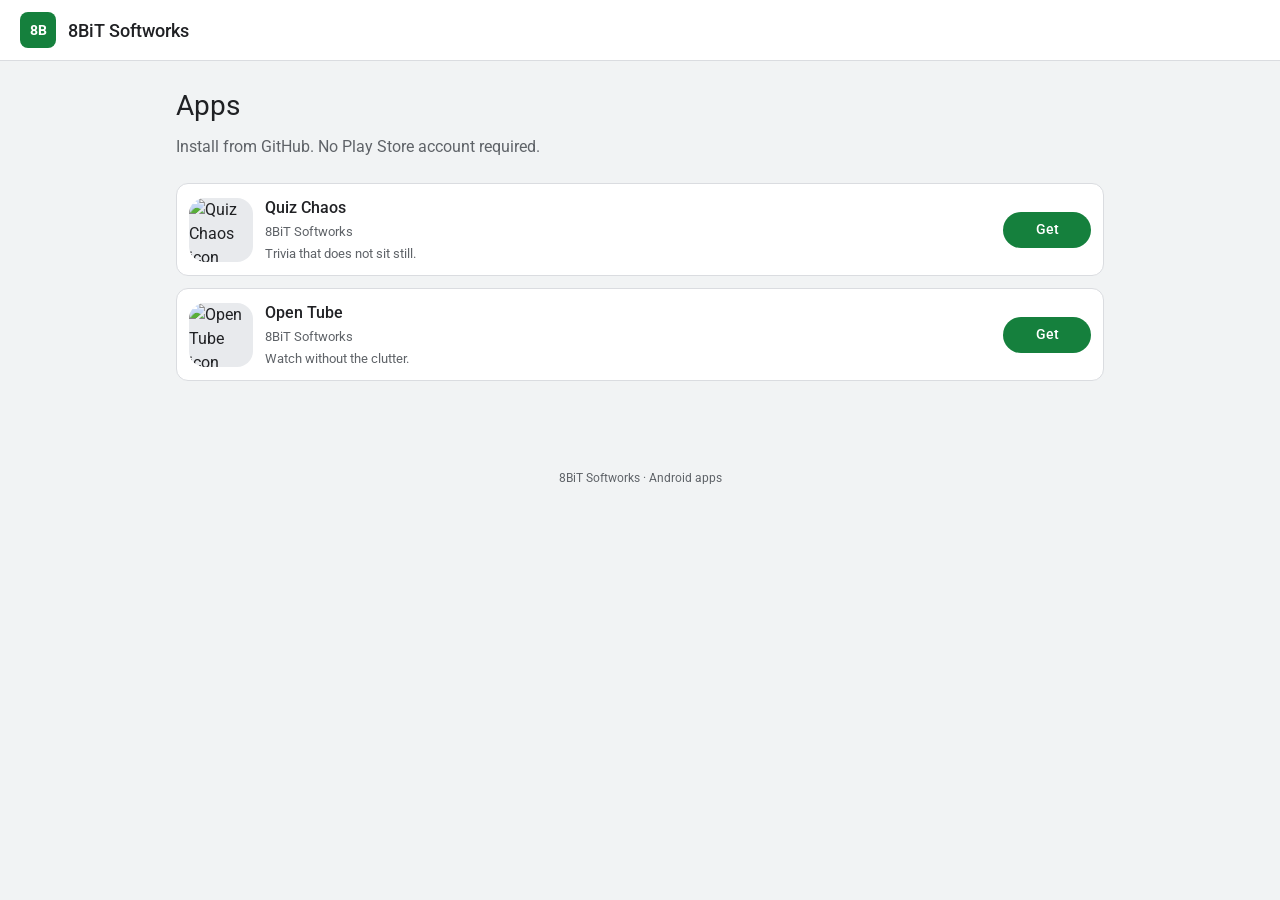
==== index.html @ 767db8bb "feat: add Play-style 8BiT Softworks catalog Static GitHub Pages store for Quiz Chaos and Open Tube w" ====
<!DOCTYPE html>
<html lang="en">
  <head>
    <meta charset="utf-8">
    <meta name="viewport" content="width=device-width, initial-scale=1">
    <title>8BiT Softworks</title>
    <meta name="description" content="Android apps by 8BiT Softworks. Download Quiz Chaos and Open Tube.">
    <link rel="stylesheet" href="css/store.css">
  </head>
  <body>
    <header class="site-header">
      <div class="logo" aria-hidden="true">8B</div>
      <p class="brand">8BiT Softworks</p>
    </header>
    <main class="wrap">
      <section class="hero">
        <h2>Apps</h2>
        <p>Install from GitHub. No Play Store account required.</p>
      </section>
      <div id="catalog"></div>
    </main>
    <footer class="footer">8BiT Softworks · Android apps</footer>
    <script type="module">
      import { mountCatalog } from './js/store.js';
      mountCatalog(document.getElementById('catalog'));
    </script>
  </body>
</html>
---- css/store.css ----
@import url('https://fonts.googleapis.com/css2?family=Roboto:ital,wght@0,300;0,400;0,500;0,700;1,400&display=swap');

:root {
  --color-primary: #15803d;
  --color-on-primary: #ffffff;
  --color-secondary: #22c55e;
  --color-accent: #0369a1;
  --color-background: #f1f3f4;
  --color-surface: #ffffff;
  --color-foreground: #202124;
  --color-muted: #e8eaed;
  --color-muted-text: #5f6368;
  --color-border: #dadce0;
  --color-destructive: #dc2626;
  --color-ring: #15803d;
  --radius: 12px;
  --font: 'Roboto', system-ui, sans-serif;
}

* {
  box-sizing: border-box;
}

html,
body {
  margin: 0;
  padding: 0;
  background: var(--color-background);
  color: var(--color-foreground);
  font-family: var(--font);
  line-height: 1.5;
}

a {
  color: inherit;
  text-decoration: none;
}

a:focus-visible,
button:focus-visible,
input:focus-visible,
textarea:focus-visible {
  outline: 2px solid var(--color-ring);
  outline-offset: 2px;
}

.site-header {
  background: var(--color-surface);
  border-bottom: 1px solid var(--color-border);
  padding: 12px 20px;
  display: flex;
  align-items: center;
  gap: 12px;
}

.logo {
  width: 36px;
  height: 36px;
  border-radius: 8px;
  background: var(--color-primary);
  color: var(--color-on-primary);
  display: grid;
  place-items: center;
  font-weight: 700;
  font-size: 14px;
}

.site-header h1,
.site-header .brand {
  font-size: 18px;
  font-weight: 500;
  margin: 0;
}

.wrap {
  max-width: 960px;
  margin: 0 auto;
  padding: 24px 16px 64px;
}

.hero {
  margin-bottom: 24px;
}

.hero h2 {
  margin: 0 0 8px;
  font-size: 28px;
  font-weight: 400;
}

.hero p {
  margin: 0;
  color: var(--color-muted-text);
}

.catalog {
  list-style: none;
  margin: 0;
  padding: 0;
  display: grid;
  gap: 12px;
}

.card {
  background: var(--color-surface);
  border: 1px solid var(--color-border);
  border-radius: var(--radius);
  display: flex;
  align-items: center;
  gap: 12px;
  padding: 12px;
}

.card-link {
  display: flex;
  align-items: center;
  gap: 12px;
  flex: 1;
  min-width: 0;
  cursor: pointer;
}

.icon {
  width: 64px;
  height: 64px;
  border-radius: 16px;
  object-fit: cover;
  background: var(--color-muted);
  flex-shrink: 0;
}

.card-body h2 {
  margin: 0;
  font-size: 16px;
  font-weight: 500;
}

.developer,
.blurb,
.meta {
  margin: 2px 0 0;
  color: var(--color-muted-text);
  font-size: 13px;
}

.blurb {
  white-space: nowrap;
  overflow: hidden;
  text-overflow: ellipsis;
}

.btn {
  display: inline-flex;
  align-items: center;
  justify-content: center;
  min-width: 88px;
  height: 36px;
  padding: 0 16px;
  border: 0;
  border-radius: 18px;
  background: var(--color-primary);
  color: var(--color-on-primary);
  font-family: inherit;
  font-size: 14px;
  font-weight: 500;
  cursor: pointer;
  transition: transform 150ms ease, background 150ms ease;
}

.btn:hover {
  background: #166534;
}

.btn:active {
  transform: scale(0.97);
}

.btn:disabled,
.btn[aria-disabled='true'] {
  background: var(--color-muted);
  color: var(--color-muted-text);
  cursor: not-allowed;
  transform: none;
}

.app-hero {
  background: var(--color-surface);
  border: 1px solid var(--color-border);
  border-radius: var(--radius);
  padding: 20px;
  display: grid;
  grid-template-columns: 80px 1fr auto;
  gap: 16px;
  align-items: center;
}

.app-hero .icon {
  width: 80px;
  height: 80px;
  border-radius: 20px;
}

.app-hero h1 {
  margin: 0;
  font-size: 24px;
  font-weight: 400;
}

.screenshots {
  display: flex;
  gap: 12px;
  overflow-x: auto;
  margin: 20px 0;
  padding-bottom: 8px;
}

.screenshots img {
  height: 220px;
  border-radius: 12px;
  border: 1px solid var(--color-border);
  background: var(--color-surface);
}

.description,
.sideload {
  background: var(--color-surface);
  border: 1px solid var(--color-border);
  border-radius: var(--radius);
  padding: 16px 20px;
  margin-top: 12px;
}

.sideload h2 {
  margin: 0 0 8px;
  font-size: 16px;
}

.sideload ol {
  margin: 0;
  padding-left: 20px;
}

.empty {
  background: var(--color-surface);
  border: 1px solid var(--color-border);
  border-radius: var(--radius);
  padding: 24px;
}

.gate,
.editor {
  background: var(--color-surface);
  border: 1px solid var(--color-border);
  border-radius: var(--radius);
  padding: 20px;
  max-width: 720px;
}

label {
  display: block;
  font-size: 13px;
  font-weight: 500;
  margin: 12px 0 4px;
}

input,
textarea {
  width: 100%;
  border: 1px solid var(--color-border);
  border-radius: 8px;
  padding: 10px 12px;
  font-family: inherit;
  font-size: 14px;
  background: var(--color-surface);
  color: var(--color-foreground);
}

.app-fields {
  border: 1px solid var(--color-border);
  border-radius: var(--radius);
  padding: 12px 16px 16px;
  margin: 16px 0;
}

.status {
  margin-top: 12px;
  color: var(--color-muted-text);
}

.status.error {
  color: var(--color-destructive);
}

.hidden {
  display: none;
}

.footer {
  color: var(--color-muted-text);
  font-size: 12px;
  padding: 24px 16px;
  text-align: center;
}

@media (max-width: 640px) {
  .app-hero {
    grid-template-columns: 64px 1fr;
  }

  .app-hero .btn {
    grid-column: 1 / -1;
  }
}

@media (prefers-reduced-motion: reduce) {
  .btn {
    transition: none;
  }

  .btn:active {
    transform: none;
  }
}
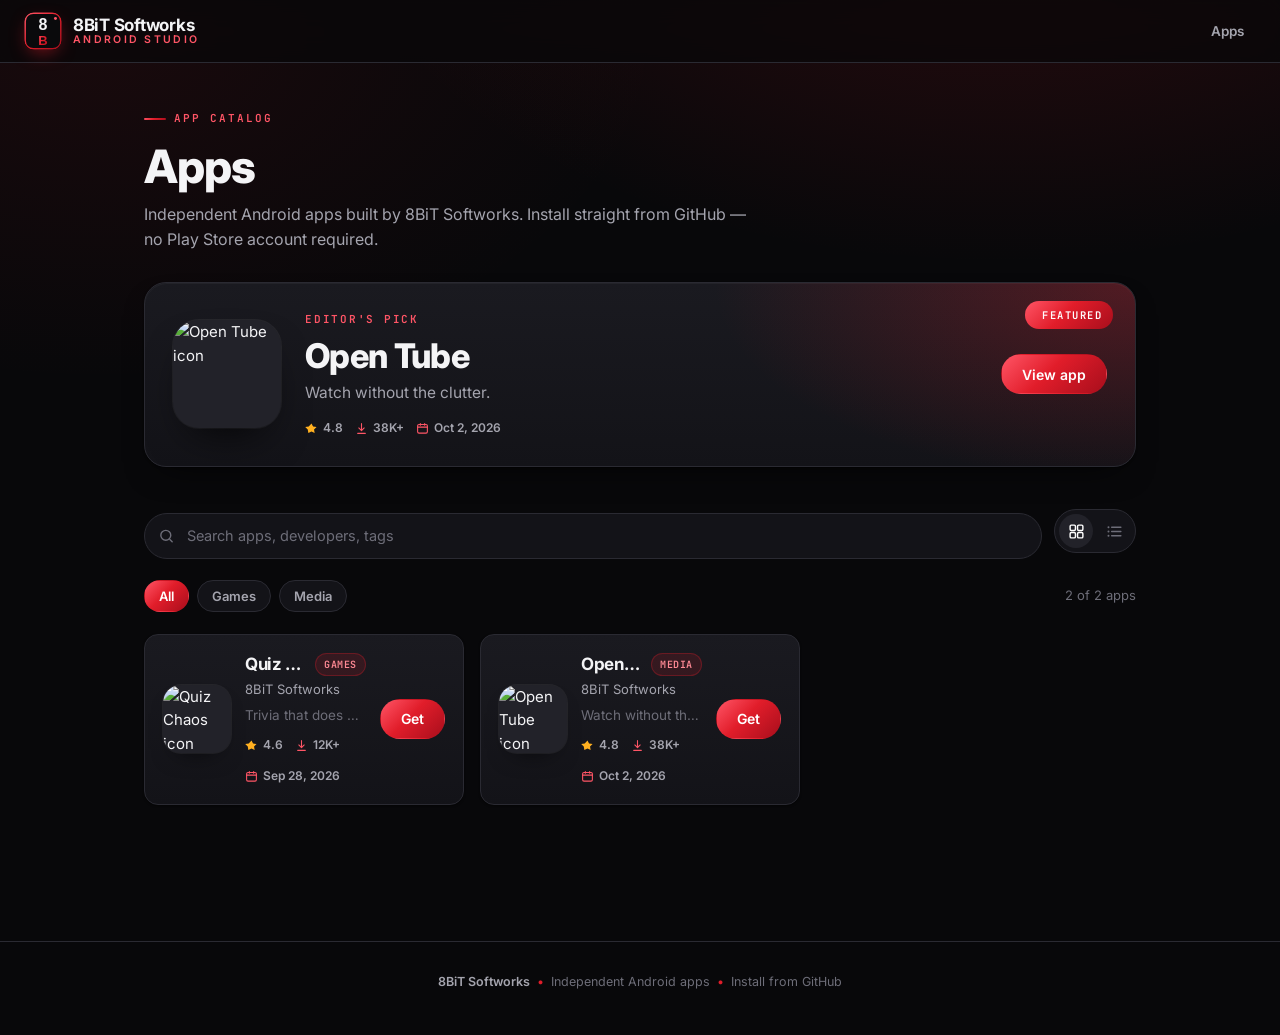
==== commit 1a9f998f: "feat: red/black redesign, features and AI handoff note - New dark black + red design system in css/s" ====
--- a/index.html
+++ b/index.html
@@ -3,26 +3,54 @@
   <head>
     <meta charset="utf-8">
     <meta name="viewport" content="width=device-width, initial-scale=1">
-    <title>8BiT Softworks</title>
-    <meta name="description" content="Android apps by 8BiT Softworks. Download Quiz Chaos and Open Tube.">
+    <title>8BiT Softworks — Android apps</title>
+    <meta name="description" content="Android apps by 8BiT Softworks. Download Quiz Chaos and Open Tube straight from GitHub. No Play Store account required.">
+    <meta name="theme-color" content="#08080a">
+    <meta property="og:title" content="8BiT Softworks — Android apps">
+    <meta property="og:description" content="Download Quiz Chaos and Open Tube from GitHub. No Play Store account required.">
+    <meta property="og:type" content="website">
+    <link rel="icon" type="image/svg+xml" href="favicon.svg">
     <link rel="stylesheet" href="css/store.css">
   </head>
   <body>
     <header class="site-header">
-      <div class="logo" aria-hidden="true">8B</div>
-      <p class="brand">8BiT Softworks</p>
+      <a class="brand-lockup" href="./" aria-label="8BiT Softworks home">
+        <svg class="brand-mark" viewBox="0 0 64 64" role="img" aria-hidden="true">
+          <defs>
+            <linearGradient id="brand" x1="0" y1="0" x2="1" y2="1">
+              <stop offset="0" stop-color="#ff5566"/>
+              <stop offset="0.5" stop-color="#e11d2a"/>
+              <stop offset="1" stop-color="#a80e1c"/>
+            </linearGradient>
+          </defs>
+          <rect width="64" height="64" rx="15" fill="#0a0a0c"/>
+          <rect x="2" y="2" width="60" height="60" rx="13.5" fill="none" stroke="url(#brand)" stroke-width="2.5"/>
+          <text x="32" y="31" font-family="Arial, sans-serif" font-size="27" font-weight="800" fill="#f4f4f6" text-anchor="middle">8</text>
+          <text x="32" y="55" font-family="Arial, sans-serif" font-size="22" font-weight="800" fill="url(#brand)" text-anchor="middle">B</text>
+          <circle cx="53" cy="11" r="2.5" fill="#ff5566"/>
+        </svg>
+        <span class="brand-text">
+          <span class="brand">8BiT Softworks</span>
+          <span class="brand-sub">Android studio</span>
+        </span>
+      </a>
+      <span class="header-spacer"></span>
+      <a class="header-link" href="#apps">Apps</a>
     </header>
     <main class="wrap">
-      <section class="hero">
-        <h2>Apps</h2>
-        <p>Install from GitHub. No Play Store account required.</p>
+      <section class="page-intro">
+        <p class="eyebrow">App catalog</p>
+        <h1 class="page-title">Apps</h1>
+        <p class="page-sub">Independent Android apps built by 8BiT Softworks. Install straight from GitHub — no Play Store account required.</p>
       </section>
-      <div id="catalog"></div>
+      <div id="apps" data-store></div>
     </main>
-    <footer class="footer">8BiT Softworks · Android apps</footer>
+    <footer class="footer">
+      <strong>8BiT Softworks</strong><span class="dot">•</span>Independent Android apps<span class="dot">•</span>Install from GitHub
+    </footer>
     <script type="module">
       import { mountCatalog } from './js/store.js';
-      mountCatalog(document.getElementById('catalog'));
+      mountCatalog(document.querySelector('[data-store]'));
     </script>
   </body>
 </html>
--- a/css/store.css
+++ b/css/store.css
@@ -1,34 +1,78 @@
-@import url('https://fonts.googleapis.com/css2?family=Roboto:ital,wght@0,300;0,400;0,500;0,700;1,400&display=swap');
+@import url('https://fonts.googleapis.com/css2?family=Inter:wght@400;500;600;700;800&family=JetBrains+Mono:wght@500;600&display=swap');
+
+/* ============================================================
+   8BiT Softworks — design system
+   Theme: dark black surfaces with red accents
+   ============================================================ */
 
 :root {
-  --color-primary: #15803d;
-  --color-on-primary: #ffffff;
-  --color-secondary: #22c55e;
-  --color-accent: #0369a1;
-  --color-background: #f1f3f4;
-  --color-surface: #ffffff;
-  --color-foreground: #202124;
-  --color-muted: #e8eaed;
-  --color-muted-text: #5f6368;
-  --color-border: #dadce0;
-  --color-destructive: #dc2626;
-  --color-ring: #15803d;
-  --radius: 12px;
-  --font: 'Roboto', system-ui, sans-serif;
-}
-
-* {
+  --red-300: #ff8a95;
+  --red-400: #ff5566;
+  --red-500: #e11d2a;
+  --red-600: #c01020;
+  --red-700: #8f0a17;
+
+  --bg: #08080a;
+  --bg-soft: #0d0d11;
+  --surface: #131318;
+  --surface-2: #1a1a20;
+  --surface-3: #222229;
+  --border: #2a2a32;
+  --border-2: #3b3b46;
+
+  --text: #f4f4f6;
+  --text-muted: #a4a4ae;
+  --text-dim: #6d6d78;
+
+  --success: #34d399;
+  --danger: #ff5566;
+  --star: #ffb020;
+
+  --radius-sm: 10px;
+  --radius: 14px;
+  --radius-lg: 22px;
+
+  --shadow-sm: 0 1px 2px rgba(0, 0, 0, 0.5);
+  --shadow: 0 1px 2px rgba(0, 0, 0, 0.55), 0 14px 34px -18px rgba(0, 0, 0, 0.9);
+  --shadow-red: 0 18px 50px -22px rgba(225, 29, 42, 0.75);
+  --ring: 0 0 0 3px rgba(225, 29, 42, 0.35);
+
+  --font: 'Inter', system-ui, -apple-system, 'Segoe UI', sans-serif;
+  --mono: 'JetBrains Mono', ui-monospace, 'SFMono-Regular', monospace;
+
+  --grad-red: linear-gradient(135deg, #ff5566 0%, #e11d2a 45%, #a80e1c 100%);
+}
+
+*,
+*::before,
+*::after {
   box-sizing: border-box;
 }
 
-html,
+html {
+  scroll-behavior: smooth;
+  -webkit-text-size-adjust: 100%;
+}
+
 body {
   margin: 0;
-  padding: 0;
-  background: var(--color-background);
-  color: var(--color-foreground);
+  min-height: 100vh;
+  background:
+    radial-gradient(1100px 620px at 78% -12%, rgba(225, 29, 42, 0.16), transparent 60%),
+    radial-gradient(900px 560px at 8% 4%, rgba(225, 29, 42, 0.08), transparent 62%),
+    var(--bg);
+  background-attachment: fixed;
+  color: var(--text);
   font-family: var(--font);
-  line-height: 1.5;
+  font-size: 15px;
+  line-height: 1.55;
+  -webkit-font-smoothing: antialiased;
+  text-rendering: optimizeLegibility;
+}
+
+::selection {
+  background: rgba(225, 29, 42, 0.4);
+  color: #fff;
 }
 
 a {
@@ -36,288 +80,1167 @@
   text-decoration: none;
 }
 
-a:focus-visible,
-button:focus-visible,
-input:focus-visible,
-textarea:focus-visible {
-  outline: 2px solid var(--color-ring);
-  outline-offset: 2px;
-}
+img {
+  display: block;
+  max-width: 100%;
+}
+
+h1,
+h2,
+h3 {
+  letter-spacing: -0.02em;
+  line-height: 1.15;
+}
+
+:focus-visible {
+  outline: none;
+  box-shadow: var(--ring);
+  border-radius: 8px;
+}
+
+::-webkit-scrollbar {
+  width: 11px;
+  height: 11px;
+}
+
+::-webkit-scrollbar-track {
+  background: var(--bg-soft);
+}
+
+::-webkit-scrollbar-thumb {
+  background: var(--surface-3);
+  border: 3px solid var(--bg-soft);
+  border-radius: 20px;
+}
+
+::-webkit-scrollbar-thumb:hover {
+  background: var(--border-2);
+}
+
+/* ---------------------------------------------------------- header */
 
 .site-header {
-  background: var(--color-surface);
-  border-bottom: 1px solid var(--color-border);
-  padding: 12px 20px;
-  display: flex;
-  align-items: center;
+  position: sticky;
+  top: 0;
+  z-index: 40;
+  display: flex;
+  align-items: center;
+  gap: 14px;
+  padding: 12px 24px;
+  background: rgba(8, 8, 10, 0.78);
+  backdrop-filter: saturate(160%) blur(14px);
+  -webkit-backdrop-filter: saturate(160%) blur(14px);
+  border-bottom: 1px solid var(--border);
+}
+
+.brand-lockup {
+  display: inline-flex;
+  align-items: center;
+  gap: 11px;
+  min-width: 0;
+}
+
+.brand-mark {
+  width: 38px;
+  height: 38px;
+  flex-shrink: 0;
+  border-radius: 11px;
+  box-shadow: 0 6px 20px -8px rgba(225, 29, 42, 0.85);
+  transition: transform 200ms ease;
+}
+
+.brand-lockup:hover .brand-mark {
+  transform: translateY(-1px) rotate(-2deg);
+}
+
+.brand-text {
+  display: flex;
+  flex-direction: column;
+  line-height: 1.05;
+}
+
+.brand {
+  font-size: 17px;
+  font-weight: 700;
+  letter-spacing: -0.015em;
+  color: var(--text);
+}
+
+.brand-sub {
+  font-size: 10.5px;
+  font-weight: 600;
+  letter-spacing: 0.22em;
+  text-transform: uppercase;
+  color: var(--red-400);
+}
+
+.header-spacer {
+  flex: 1;
+}
+
+.header-link {
+  font-size: 13.5px;
+  font-weight: 600;
+  color: var(--text-muted);
+  padding: 8px 12px;
+  border-radius: 999px;
+  transition: color 150ms ease, background 150ms ease;
+}
+
+.header-link:hover {
+  color: var(--text);
+  background: var(--surface-2);
+}
+
+/* ---------------------------------------------------------- layout */
+
+.wrap {
+  max-width: 1040px;
+  margin: 0 auto;
+  padding: 40px 24px 96px;
+}
+
+.page-intro {
+  margin-bottom: 30px;
+}
+
+.eyebrow {
+  display: inline-flex;
+  align-items: center;
+  gap: 8px;
+  font-family: var(--mono);
+  font-size: 11px;
+  font-weight: 600;
+  letter-spacing: 0.18em;
+  text-transform: uppercase;
+  color: var(--red-400);
+  margin: 0 0 12px;
+}
+
+.eyebrow::before {
+  content: '';
+  width: 22px;
+  height: 2px;
+  border-radius: 2px;
+  background: var(--grad-red);
+}
+
+.page-title {
+  margin: 0 0 10px;
+  font-size: clamp(30px, 5vw, 46px);
+  font-weight: 800;
+  color: var(--text);
+}
+
+.page-sub {
+  margin: 0;
+  max-width: 62ch;
+  color: var(--text-muted);
+  font-size: 16px;
+}
+
+.footer {
+  margin-top: 40px;
+  padding: 30px 24px 44px;
+  text-align: center;
+  color: var(--text-dim);
+  font-size: 12.5px;
+  border-top: 1px solid var(--border);
+}
+
+.footer strong {
+  color: var(--text-muted);
+  font-weight: 600;
+}
+
+.footer .dot {
+  color: var(--red-500);
+  margin: 0 7px;
+}
+
+/* ---------------------------------------------------------- featured hero */
+
+.featured {
+  position: relative;
+  overflow: hidden;
+  display: grid;
+  grid-template-columns: auto 1fr auto;
+  align-items: center;
+  gap: 24px;
+  padding: 28px;
+  margin-bottom: 32px;
+  border: 1px solid var(--border);
+  border-radius: var(--radius-lg);
+  background:
+    radial-gradient(680px 320px at 100% 0%, rgba(225, 29, 42, 0.28), transparent 62%),
+    linear-gradient(180deg, var(--surface-2), var(--surface));
+  box-shadow: var(--shadow);
+}
+
+.featured::after {
+  content: '';
+  position: absolute;
+  inset: 0;
+  pointer-events: none;
+  border-radius: inherit;
+  box-shadow: inset 0 1px 0 rgba(255, 255, 255, 0.04);
+}
+
+.featured-badge {
+  position: absolute;
+  top: 18px;
+  right: 22px;
+  display: inline-flex;
+  align-items: center;
+  gap: 6px;
+  font-family: var(--mono);
+  font-size: 10.5px;
+  font-weight: 600;
+  letter-spacing: 0.14em;
+  text-transform: uppercase;
+  color: #fff;
+  background: var(--grad-red);
+  padding: 6px 11px;
+  border-radius: 999px;
+  box-shadow: var(--shadow-red);
+}
+
+.featured .icon {
+  width: 108px;
+  height: 108px;
+  border-radius: 26px;
+  box-shadow: 0 20px 44px -20px rgba(0, 0, 0, 0.95), 0 0 0 1px rgba(255, 255, 255, 0.06);
+}
+
+.featured-body {
+  min-width: 0;
+}
+
+.featured-kicker {
+  font-family: var(--mono);
+  font-size: 11px;
+  font-weight: 600;
+  letter-spacing: 0.16em;
+  text-transform: uppercase;
+  color: var(--red-400);
+  margin: 0 0 8px;
+}
+
+.featured h2 {
+  margin: 0 0 6px;
+  font-size: clamp(24px, 3.4vw, 34px);
+  font-weight: 800;
+}
+
+.featured p.blurb {
+  margin: 0 0 14px;
+  color: var(--text-muted);
+  font-size: 15.5px;
+  max-width: 48ch;
+}
+
+.featured-actions {
+  display: flex;
   gap: 12px;
-}
-
-.logo {
-  width: 36px;
-  height: 36px;
-  border-radius: 8px;
-  background: var(--color-primary);
-  color: var(--color-on-primary);
-  display: grid;
+  flex-wrap: wrap;
+  align-items: center;
+}
+
+/* ---------------------------------------------------------- toolbar */
+
+.toolbar {
+  display: flex;
+  flex-direction: column;
+  gap: 16px;
+  margin-bottom: 22px;
+}
+
+.toolbar-row {
+  display: flex;
+  align-items: center;
+  gap: 12px;
+  flex-wrap: wrap;
+}
+
+.search {
+  position: relative;
+  flex: 1;
+  min-width: 240px;
+}
+
+.search svg {
+  position: absolute;
+  left: 14px;
+  top: 50%;
+  transform: translateY(-50%);
+  width: 17px;
+  height: 17px;
+  color: var(--text-dim);
+  pointer-events: none;
+}
+
+.search input {
+  width: 100%;
+  height: 46px;
+  padding: 0 14px 0 42px;
+  border-radius: 999px;
+  border: 1px solid var(--border);
+  background: var(--surface);
+  color: var(--text);
+  font-family: inherit;
+  font-size: 14.5px;
+  transition: border-color 150ms ease, background 150ms ease;
+}
+
+.search input::placeholder {
+  color: var(--text-dim);
+}
+
+.search input:hover {
+  border-color: var(--border-2);
+}
+
+.search input:focus {
+  border-color: var(--red-500);
+  background: var(--surface-2);
+}
+
+.chips {
+  display: flex;
+  align-items: center;
+  gap: 8px;
+  flex-wrap: wrap;
+}
+
+.chip {
+  display: inline-flex;
+  align-items: center;
+  height: 32px;
+  padding: 0 14px;
+  border-radius: 999px;
+  border: 1px solid var(--border);
+  background: var(--surface);
+  color: var(--text-muted);
+  font-family: inherit;
+  font-size: 13px;
+  font-weight: 600;
+  cursor: pointer;
+  transition: all 150ms ease;
+}
+
+.chip:hover {
+  color: var(--text);
+  border-color: var(--border-2);
+  background: var(--surface-2);
+}
+
+.chip[aria-pressed='true'] {
+  color: #fff;
+  background: var(--grad-red);
+  border-color: transparent;
+  box-shadow: var(--shadow-red);
+}
+
+.view-toggle {
+  display: inline-flex;
+  padding: 4px;
+  gap: 4px;
+  border: 1px solid var(--border);
+  border-radius: 999px;
+  background: var(--surface);
+}
+
+.view-toggle button {
+  display: inline-grid;
   place-items: center;
-  font-weight: 700;
-  font-size: 14px;
-}
-
-.site-header h1,
-.site-header .brand {
-  font-size: 18px;
-  font-weight: 500;
-  margin: 0;
-}
-
-.wrap {
-  max-width: 960px;
-  margin: 0 auto;
-  padding: 24px 16px 64px;
-}
-
-.hero {
-  margin-bottom: 24px;
-}
-
-.hero h2 {
-  margin: 0 0 8px;
-  font-size: 28px;
-  font-weight: 400;
-}
-
-.hero p {
-  margin: 0;
-  color: var(--color-muted-text);
-}
+  width: 34px;
+  height: 34px;
+  border: 0;
+  border-radius: 999px;
+  background: transparent;
+  color: var(--text-dim);
+  cursor: pointer;
+  transition: all 150ms ease;
+}
+
+.view-toggle button:hover {
+  color: var(--text);
+}
+
+.view-toggle button[aria-pressed='true'] {
+  color: #fff;
+  background: var(--surface-3);
+}
+
+.view-toggle svg {
+  width: 17px;
+  height: 17px;
+}
+
+.result-count {
+  font-size: 13px;
+  color: var(--text-dim);
+  margin: 0 0 2px;
+}
+
+/* ---------------------------------------------------------- catalog */
 
 .catalog {
   list-style: none;
   margin: 0;
   padding: 0;
   display: grid;
-  gap: 12px;
+  grid-template-columns: repeat(auto-fill, minmax(320px, 1fr));
+  gap: 16px;
 }
 
 .card {
-  background: var(--color-surface);
-  border: 1px solid var(--color-border);
+  position: relative;
+  display: flex;
+  align-items: center;
+  gap: 14px;
+  padding: 18px;
+  border: 1px solid var(--border);
   border-radius: var(--radius);
-  display: flex;
-  align-items: center;
-  gap: 12px;
-  padding: 12px;
+  background: linear-gradient(180deg, var(--surface-2), var(--surface));
+  box-shadow: var(--shadow-sm);
+  transition: transform 180ms ease, border-color 180ms ease, box-shadow 180ms ease;
+}
+
+.card:hover {
+  transform: translateY(-3px);
+  border-color: rgba(225, 29, 42, 0.55);
+  box-shadow: var(--shadow), var(--shadow-red);
 }
 
 .card-link {
   display: flex;
   align-items: center;
-  gap: 12px;
+  gap: 14px;
   flex: 1;
   min-width: 0;
-  cursor: pointer;
 }
 
 .icon {
-  width: 64px;
-  height: 64px;
-  border-radius: 16px;
+  width: 68px;
+  height: 68px;
+  border-radius: 18px;
   object-fit: cover;
-  background: var(--color-muted);
   flex-shrink: 0;
+  background: var(--surface-3);
+  box-shadow: 0 0 0 1px rgba(255, 255, 255, 0.06), 0 12px 26px -16px rgba(0, 0, 0, 0.9);
+}
+
+.card-body {
+  min-width: 0;
+  flex: 1;
+}
+
+.card-top {
+  display: flex;
+  align-items: center;
+  gap: 8px;
+  min-width: 0;
 }
 
 .card-body h2 {
   margin: 0;
-  font-size: 16px;
-  font-weight: 500;
-}
-
-.developer,
-.blurb,
-.meta {
-  margin: 2px 0 0;
-  color: var(--color-muted-text);
-  font-size: 13px;
-}
-
-.blurb {
+  font-size: 17px;
+  font-weight: 700;
   white-space: nowrap;
   overflow: hidden;
   text-overflow: ellipsis;
 }
 
+.tag {
+  flex-shrink: 0;
+  font-family: var(--mono);
+  font-size: 10px;
+  font-weight: 600;
+  letter-spacing: 0.06em;
+  text-transform: uppercase;
+  color: var(--red-300);
+  background: rgba(225, 29, 42, 0.14);
+  border: 1px solid rgba(225, 29, 42, 0.3);
+  padding: 3px 8px;
+  border-radius: 999px;
+}
+
+.developer {
+  margin: 3px 0 0;
+  color: var(--text-muted);
+  font-size: 13px;
+}
+
+.blurb {
+  margin: 6px 0 0;
+  color: var(--text-dim);
+  font-size: 13.5px;
+  white-space: nowrap;
+  overflow: hidden;
+  text-overflow: ellipsis;
+}
+
+.stats {
+  display: flex;
+  align-items: center;
+  gap: 12px;
+  margin-top: 10px;
+  flex-wrap: wrap;
+}
+
+.stat {
+  display: inline-flex;
+  align-items: center;
+  gap: 5px;
+  font-size: 12px;
+  font-weight: 600;
+  color: var(--text-muted);
+}
+
+.stat svg {
+  width: 13px;
+  height: 13px;
+  color: var(--red-400);
+}
+
+.stat.rating svg {
+  color: var(--star);
+}
+
+/* list view */
+
+.catalog.is-list {
+  grid-template-columns: 1fr;
+}
+
+.catalog.is-list .card:hover {
+  transform: translateX(3px);
+}
+
+/* ---------------------------------------------------------- buttons */
+
 .btn {
   display: inline-flex;
   align-items: center;
   justify-content: center;
-  min-width: 88px;
-  height: 36px;
-  padding: 0 16px;
-  border: 0;
-  border-radius: 18px;
-  background: var(--color-primary);
-  color: var(--color-on-primary);
+  gap: 8px;
+  min-height: 40px;
+  padding: 0 20px;
+  border: 1px solid transparent;
+  border-radius: 999px;
+  background: var(--grad-red);
+  color: #fff;
   font-family: inherit;
   font-size: 14px;
-  font-weight: 500;
+  font-weight: 600;
   cursor: pointer;
-  transition: transform 150ms ease, background 150ms ease;
+  white-space: nowrap;
+  box-shadow: var(--shadow-red);
+  transition: transform 150ms ease, filter 150ms ease, box-shadow 150ms ease;
 }
 
 .btn:hover {
-  background: #166534;
+  filter: brightness(1.08);
+  transform: translateY(-1px);
 }
 
 .btn:active {
-  transform: scale(0.97);
+  transform: translateY(0) scale(0.98);
+}
+
+.btn.ghost {
+  background: var(--surface-2);
+  color: var(--text);
+  border-color: var(--border);
+  box-shadow: none;
+}
+
+.btn.ghost:hover {
+  border-color: var(--border-2);
+  background: var(--surface-3);
+  filter: none;
+}
+
+.btn.sm {
+  min-height: 34px;
+  padding: 0 16px;
+  font-size: 13px;
 }
 
 .btn:disabled,
 .btn[aria-disabled='true'] {
-  background: var(--color-muted);
-  color: var(--color-muted-text);
+  background: var(--surface-3);
+  color: var(--text-dim);
   cursor: not-allowed;
+  box-shadow: none;
   transform: none;
-}
+  filter: none;
+  border-color: var(--border);
+}
+
+.btn svg {
+  width: 16px;
+  height: 16px;
+}
+
+/* ---------------------------------------------------------- app page */
 
 .app-hero {
-  background: var(--color-surface);
-  border: 1px solid var(--color-border);
-  border-radius: var(--radius);
-  padding: 20px;
+  position: relative;
+  overflow: hidden;
   display: grid;
-  grid-template-columns: 80px 1fr auto;
-  gap: 16px;
-  align-items: center;
+  grid-template-columns: auto 1fr auto;
+  gap: 22px;
+  align-items: center;
+  padding: 28px;
+  border: 1px solid var(--border);
+  border-radius: var(--radius-lg);
+  background:
+    radial-gradient(620px 300px at 96% 4%, rgba(225, 29, 42, 0.22), transparent 62%),
+    linear-gradient(180deg, var(--surface-2), var(--surface));
+  box-shadow: var(--shadow);
 }
 
 .app-hero .icon {
-  width: 80px;
-  height: 80px;
-  border-radius: 20px;
+  width: 104px;
+  height: 104px;
+  border-radius: 26px;
 }
 
 .app-hero h1 {
   margin: 0;
-  font-size: 24px;
-  font-weight: 400;
+  font-size: clamp(26px, 4vw, 36px);
+  font-weight: 800;
+}
+
+.app-hero .developer {
+  font-size: 14px;
+  margin-top: 4px;
+}
+
+.app-tags {
+  display: flex;
+  gap: 8px;
+  flex-wrap: wrap;
+  margin-top: 12px;
+}
+
+.app-stats {
+  display: flex;
+  gap: 10px;
+  flex-wrap: wrap;
+  margin-top: 16px;
+}
+
+.pill {
+  display: inline-flex;
+  align-items: center;
+  gap: 7px;
+  padding: 7px 12px;
+  border-radius: 10px;
+  border: 1px solid var(--border);
+  background: var(--surface);
+  font-size: 12.5px;
+  font-weight: 600;
+  color: var(--text-muted);
+}
+
+.pill svg {
+  width: 14px;
+  height: 14px;
+  color: var(--red-400);
+}
+
+.pill.rating svg {
+  color: var(--star);
+}
+
+.pill strong {
+  color: var(--text);
+  font-weight: 700;
+}
+
+.section {
+  margin-top: 16px;
+  padding: 22px 24px;
+  border: 1px solid var(--border);
+  border-radius: var(--radius);
+  background: linear-gradient(180deg, var(--surface-2), var(--surface));
+  box-shadow: var(--shadow-sm);
+}
+
+.section h2 {
+  margin: 0 0 14px;
+  font-size: 17px;
+  font-weight: 700;
+  display: flex;
+  align-items: center;
+  gap: 10px;
+}
+
+.section h2::before {
+  content: '';
+  width: 4px;
+  height: 18px;
+  border-radius: 3px;
+  background: var(--grad-red);
+}
+
+.section p {
+  margin: 0;
+  color: var(--text-muted);
+  font-size: 15px;
 }
 
 .screenshots {
   display: flex;
-  gap: 12px;
+  gap: 14px;
   overflow-x: auto;
-  margin: 20px 0;
-  padding-bottom: 8px;
-}
-
-.screenshots img {
-  height: 220px;
-  border-radius: 12px;
-  border: 1px solid var(--color-border);
-  background: var(--color-surface);
-}
-
-.description,
-.sideload {
-  background: var(--color-surface);
-  border: 1px solid var(--color-border);
+  margin: 0 0 6px;
+  padding-bottom: 10px;
+  scroll-snap-type: x mandatory;
+}
+
+.screenshot {
+  flex: 0 0 auto;
+  border: 0;
+  padding: 0;
+  background: none;
+  cursor: zoom-in;
+  scroll-snap-align: start;
   border-radius: var(--radius);
-  padding: 16px 20px;
-  margin-top: 12px;
-}
-
-.sideload h2 {
-  margin: 0 0 8px;
-  font-size: 16px;
+  overflow: hidden;
+  line-height: 0;
+  box-shadow: 0 0 0 1px var(--border), 0 16px 32px -20px rgba(0, 0, 0, 0.9);
+  transition: transform 180ms ease, box-shadow 180ms ease;
+}
+
+.screenshot:hover {
+  transform: translateY(-3px);
+  box-shadow: 0 0 0 1px var(--red-500), 0 22px 40px -20px rgba(225, 29, 42, 0.6);
+}
+
+.screenshot img {
+  height: 260px;
+  width: auto;
+  object-fit: cover;
+}
+
+.gallery-note {
+  display: grid;
+  place-items: center;
+  gap: 6px;
+  padding: 40px 20px;
+  border: 1px dashed var(--border-2);
+  border-radius: var(--radius);
+  color: var(--text-dim);
+  font-size: 13.5px;
+  text-align: center;
+}
+
+.gallery-note strong {
+  color: var(--text-muted);
+  font-weight: 600;
 }
 
 .sideload ol {
   margin: 0;
-  padding-left: 20px;
-}
+  padding: 0;
+  list-style: none;
+  counter-reset: step;
+  display: grid;
+  gap: 12px;
+}
+
+.sideload li {
+  position: relative;
+  counter-increment: step;
+  padding-left: 44px;
+  color: var(--text-muted);
+  font-size: 14.5px;
+  min-height: 30px;
+  display: flex;
+  align-items: center;
+}
+
+.sideload li::before {
+  content: counter(step);
+  position: absolute;
+  left: 0;
+  top: 0;
+  width: 30px;
+  height: 30px;
+  display: grid;
+  place-items: center;
+  border-radius: 9px;
+  background: var(--surface-3);
+  border: 1px solid var(--border);
+  color: var(--red-400);
+  font-family: var(--mono);
+  font-size: 13px;
+  font-weight: 600;
+}
+
+/* ---------------------------------------------------------- lightbox */
+
+.lightbox {
+  position: fixed;
+  inset: 0;
+  z-index: 100;
+  display: grid;
+  place-items: center;
+  padding: 32px;
+  background: rgba(4, 4, 6, 0.9);
+  backdrop-filter: blur(10px);
+  -webkit-backdrop-filter: blur(10px);
+  opacity: 0;
+  visibility: hidden;
+  transition: opacity 200ms ease, visibility 200ms ease;
+}
+
+.lightbox.open {
+  opacity: 1;
+  visibility: visible;
+}
+
+.lightbox img {
+  max-width: min(92vw, 900px);
+  max-height: 84vh;
+  border-radius: var(--radius);
+  box-shadow: 0 30px 80px -20px rgba(0, 0, 0, 1), 0 0 0 1px var(--border);
+  transform: scale(0.96);
+  transition: transform 200ms ease;
+}
+
+.lightbox.open img {
+  transform: scale(1);
+}
+
+.lightbox-close {
+  position: absolute;
+  top: 22px;
+  right: 22px;
+  width: 44px;
+  height: 44px;
+  display: grid;
+  place-items: center;
+  border-radius: 999px;
+  border: 1px solid var(--border-2);
+  background: var(--surface-2);
+  color: var(--text);
+  cursor: pointer;
+  transition: background 150ms ease;
+}
+
+.lightbox-close:hover {
+  background: var(--red-500);
+}
+
+.lightbox-close svg {
+  width: 20px;
+  height: 20px;
+}
+
+/* ---------------------------------------------------------- states */
 
 .empty {
-  background: var(--color-surface);
-  border: 1px solid var(--color-border);
+  padding: 48px 24px;
+  text-align: center;
+  border: 1px dashed var(--border-2);
   border-radius: var(--radius);
-  padding: 24px;
-}
+  background: var(--surface);
+  color: var(--text-muted);
+}
+
+.empty strong {
+  display: block;
+  color: var(--text);
+  font-size: 16px;
+  margin-bottom: 6px;
+}
+
+.skeleton-card {
+  height: 106px;
+  border-radius: var(--radius);
+  background: linear-gradient(100deg, var(--surface) 30%, var(--surface-2) 50%, var(--surface) 70%);
+  background-size: 220% 100%;
+  animation: shimmer 1.4s ease-in-out infinite;
+  border: 1px solid var(--border);
+}
+
+@keyframes shimmer {
+  from {
+    background-position: 180% 0;
+  }
+  to {
+    background-position: -60% 0;
+  }
+}
+
+.status {
+  margin-top: 14px;
+  font-size: 13.5px;
+  color: var(--text-muted);
+}
+
+.status.error {
+  color: var(--danger);
+}
+
+.hidden {
+  display: none !important;
+}
+
+/* ---------------------------------------------------------- forms / admin */
 
 .gate,
 .editor {
-  background: var(--color-surface);
-  border: 1px solid var(--color-border);
-  border-radius: var(--radius);
-  padding: 20px;
-  max-width: 720px;
+  max-width: 760px;
+  padding: 26px;
+  border: 1px solid var(--border);
+  border-radius: var(--radius-lg);
+  background: linear-gradient(180deg, var(--surface-2), var(--surface));
+  box-shadow: var(--shadow);
+}
+
+.gate h2,
+.editor h2 {
+  margin: 0 0 6px;
+  font-size: 22px;
+  font-weight: 700;
+}
+
+.editor h2 {
+  display: flex;
+  align-items: center;
+  gap: 10px;
+}
+
+.editor h2::before {
+  content: '';
+  width: 4px;
+  height: 20px;
+  border-radius: 3px;
+  background: var(--grad-red);
+}
+
+.muted {
+  color: var(--text-muted);
+  font-size: 13.5px;
+}
+
+code {
+  font-family: var(--mono);
+  font-size: 0.86em;
+  color: var(--red-300);
+  background: rgba(225, 29, 42, 0.12);
+  border: 1px solid rgba(225, 29, 42, 0.24);
+  padding: 2px 6px;
+  border-radius: 6px;
 }
 
 label {
   display: block;
-  font-size: 13px;
-  font-weight: 500;
-  margin: 12px 0 4px;
+  font-size: 12.5px;
+  font-weight: 600;
+  letter-spacing: 0.01em;
+  margin: 14px 0 5px;
+  color: var(--text-muted);
 }
 
 input,
 textarea {
   width: 100%;
-  border: 1px solid var(--color-border);
-  border-radius: 8px;
-  padding: 10px 12px;
+  border: 1px solid var(--border);
+  border-radius: var(--radius-sm);
+  padding: 11px 13px;
   font-family: inherit;
   font-size: 14px;
-  background: var(--color-surface);
-  color: var(--color-foreground);
+  background: var(--bg-soft);
+  color: var(--text);
+  transition: border-color 150ms ease, background 150ms ease;
+}
+
+textarea {
+  resize: vertical;
+  min-height: 84px;
+}
+
+input:hover,
+textarea:hover {
+  border-color: var(--border-2);
+}
+
+input:focus,
+textarea:focus {
+  border-color: var(--red-500);
+  background: var(--surface);
 }
 
 .app-fields {
-  border: 1px solid var(--color-border);
+  border: 1px solid var(--border);
   border-radius: var(--radius);
-  padding: 12px 16px 16px;
-  margin: 16px 0;
-}
-
-.status {
-  margin-top: 12px;
-  color: var(--color-muted-text);
-}
-
-.status.error {
-  color: var(--color-destructive);
-}
-
-.hidden {
-  display: none;
-}
-
-.footer {
-  color: var(--color-muted-text);
-  font-size: 12px;
-  padding: 24px 16px;
+  padding: 8px 18px 18px;
+  margin: 18px 0;
+  background: var(--bg-soft);
+}
+
+.app-fields legend,
+.app-fields .fieldset-title {
+  font-family: var(--mono);
+  font-size: 11px;
+  font-weight: 600;
+  letter-spacing: 0.12em;
+  text-transform: uppercase;
+  color: var(--red-400);
+  padding: 0 8px;
+}
+
+.field-grid {
+  display: grid;
+  grid-template-columns: 1fr 1fr;
+  gap: 0 16px;
+}
+
+.field-grid .span-2 {
+  grid-column: 1 / -1;
+}
+
+.checkbox-row {
+  display: flex;
+  align-items: center;
+  gap: 10px;
+  margin-top: 16px;
+  font-size: 13.5px;
+  color: var(--text-muted);
+}
+
+.checkbox-row input {
+  width: auto;
+  accent-color: var(--red-500);
+}
+
+.toolbar-actions {
+  display: flex;
+  gap: 12px;
+  flex-wrap: wrap;
+  margin-top: 20px;
+}
+
+/* ---------------------------------------------------------- 404 */
+
+.notfound {
+  display: grid;
+  place-items: center;
   text-align: center;
-}
-
-@media (max-width: 640px) {
+  min-height: 62vh;
+  gap: 4px;
+}
+
+.notfound .code {
+  font-size: clamp(80px, 18vw, 160px);
+  font-weight: 800;
+  line-height: 1;
+  background: var(--grad-red);
+  -webkit-background-clip: text;
+  background-clip: text;
+  color: transparent;
+  margin: 0;
+}
+
+.notfound h1 {
+  font-size: 24px;
+  margin: 8px 0 6px;
+}
+
+.notfound p {
+  color: var(--text-muted);
+  margin: 0 0 22px;
+}
+
+/* ---------------------------------------------------------- responsive */
+
+@media (max-width: 760px) {
+  .featured,
   .app-hero {
-    grid-template-columns: 64px 1fr;
-  }
-
+    grid-template-columns: auto 1fr;
+    gap: 16px;
+    padding: 20px;
+  }
+
+  .featured .icon {
+    width: 76px;
+    height: 76px;
+    border-radius: 20px;
+  }
+
+  .app-hero .icon {
+    width: 72px;
+    height: 72px;
+    border-radius: 20px;
+  }
+
+  .featured-body,
+  .app-hero > div {
+    grid-column: 1 / -1;
+  }
+
+  .featured-actions,
   .app-hero .btn {
     grid-column: 1 / -1;
+    width: 100%;
+  }
+
+  .featured .btn,
+  .app-hero .btn {
+    width: 100%;
+  }
+
+  .featured-badge {
+    top: 14px;
+    right: 14px;
+    font-size: 9.5px;
+    padding: 5px 9px;
+  }
+
+  .catalog {
+    grid-template-columns: 1fr;
+  }
+
+  .field-grid {
+    grid-template-columns: 1fr;
+  }
+
+  .search {
+    min-width: 0;
+  }
+}
+
+@media (max-width: 460px) {
+  .wrap {
+    padding: 26px 16px 72px;
+  }
+
+  .card {
+    flex-wrap: wrap;
+  }
+
+  .card .btn {
+    flex: 1;
   }
 }
 
 @media (prefers-reduced-motion: reduce) {
-  .btn {
-    transition: none;
-  }
-
-  .btn:active {
-    transform: none;
-  }
-}
+  html {
+    scroll-behavior: auto;
+  }
+
+  *,
+  *::before,
+  *::after {
+    animation-duration: 0.001ms !important;
+    animation-iteration-count: 1 !important;
+    transition-duration: 0.001ms !important;
+  }
+}
